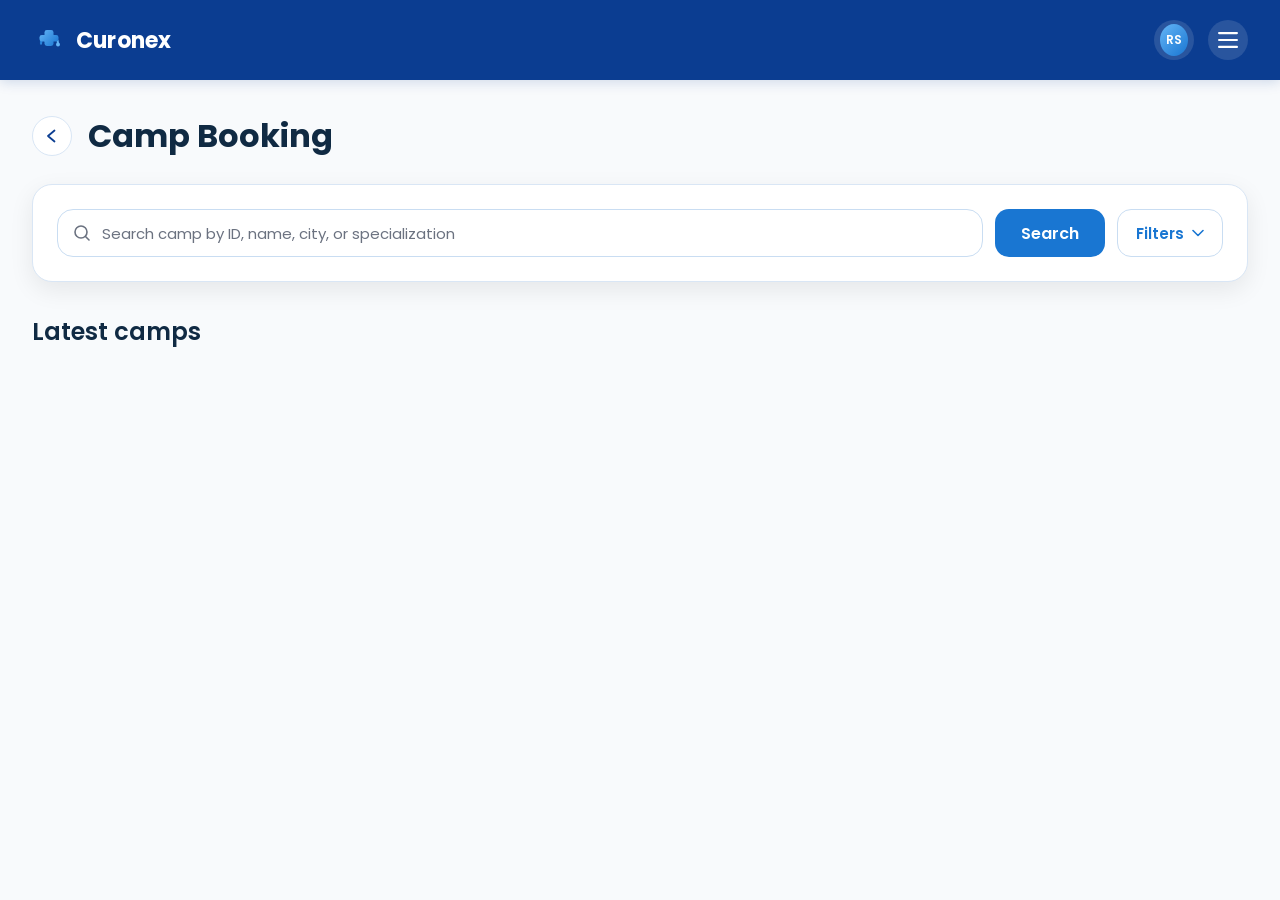
==== index.html @ 29712fce "Add files via upload" ====
<!DOCTYPE html>
<html lang="en">
<head>
<meta charset="UTF-8">
<meta name="viewport" content="width=device-width, initial-scale=1.0">
<title>Curonex | Camp Booking</title>
<link rel="preconnect" href="https://fonts.googleapis.com">
<link href="https://fonts.googleapis.com/css2?family=Poppins:wght@300;400;500;600;700&display=swap" rel="stylesheet">
<link rel="stylesheet" href="style.css">
</head>
<body>

<!-- ============ TOP NAVBAR ============ -->
<header class="navbar">
  <div class="navbar-inner">
    <div class="navbar-left">
      <a class="logo" href="#" aria-label="Curonex home">
        <svg width="34" height="34" viewBox="0 0 34 34" fill="none" xmlns="http://www.w3.org/2000/svg">
          <path d="M9 20.5C9 15.8056 12.8056 12 17.5 12C22.1944 12 26 15.8056 26 20.5" stroke="url(#logoGrad)" stroke-width="2.1" stroke-linecap="round"/>
          <path d="M9 20.5V16.2C9 15.0954 9.89543 14.2 11 14.2C12.1046 14.2 13 15.0954 13 16.2V17.6" stroke="url(#logoGrad)" stroke-width="2.1" stroke-linecap="round"/>
          <circle cx="26" cy="21.5" r="2" fill="#64B5F6"/>
          <rect x="12.5" y="7" width="9" height="16" rx="2.4" fill="url(#logoCross)"/>
          <rect x="7.5" y="12" width="19" height="6.5" rx="2.4" fill="url(#logoCross)"/>
          <defs>
            <linearGradient id="logoGrad" x1="9" y1="12" x2="26" y2="20.5" gradientUnits="userSpaceOnUse">
              <stop stop-color="#1976D2"/><stop offset="1" stop-color="#64B5F6"/>
            </linearGradient>
            <linearGradient id="logoCross" x1="7.5" y1="7" x2="26" y2="23" gradientUnits="userSpaceOnUse">
              <stop stop-color="#64B5F6"/><stop offset="1" stop-color="#1976D2"/>
            </linearGradient>
          </defs>
        </svg>
        <span class="logo-text">Curonex</span>
      </a>
    </div>

    <div class="navbar-right">
      <button class="icon-btn profile-btn" id="profileBtn" aria-label="Profile" aria-haspopup="true">
        <span class="avatar">RS</span>
      </button>

      <div class="menu-wrapper">
        <button class="icon-btn menu-btn" id="menuBtn" aria-label="Open menu" aria-haspopup="true" aria-expanded="false">
          <svg width="20" height="16" viewBox="0 0 20 16" fill="none">
            <rect width="20" height="2.2" rx="1.1" fill="#FFFFFF"/>
            <rect y="6.9" width="20" height="2.2" rx="1.1" fill="#FFFFFF"/>
            <rect y="13.8" width="20" height="2.2" rx="1.1" fill="#FFFFFF"/>
          </svg>
        </button>
        <div class="dropdown-menu" id="dropdownMenu">
          <button class="dropdown-item logout-item" id="logoutBtn">
            <svg width="16" height="16" viewBox="0 0 16 16" fill="none">
              <path d="M6 2H3.5C2.67 2 2 2.67 2 3.5V12.5C2 13.33 2.67 14 3.5 14H6" stroke="#D32F2F" stroke-width="1.4" stroke-linecap="round"/>
              <path d="M10.5 11L14 8L10.5 5" stroke="#D32F2F" stroke-width="1.4" stroke-linecap="round" stroke-linejoin="round"/>
              <path d="M14 8H6" stroke="#D32F2F" stroke-width="1.4" stroke-linecap="round"/>
            </svg>
            Logout
          </button>
        </div>
      </div>
    </div>
  </div>
</header>

<!-- ============ MAIN ============ -->
<main class="main-container">

  <!-- Page heading row -->
  <div class="page-header">
    <button class="back-btn" id="backBtn" aria-label="Go back">
      <svg width="20" height="20" viewBox="0 0 20 20" fill="none">
        <path d="M12.5 4.5L6 10L12.5 15.5" stroke="#0B3D91" stroke-width="1.8" stroke-linecap="round" stroke-linejoin="round"/>
      </svg>
    </button>
    <h1 class="page-title">Camp Booking</h1>
  </div>

  <!-- Search card -->
  <section class="search-card">
    <div class="search-row">
      <div class="search-input-wrap">
        <svg class="search-icon" width="18" height="18" viewBox="0 0 18 18" fill="none">
          <circle cx="8" cy="8" r="6" stroke="#6B7280" stroke-width="1.6"/>
          <path d="M12.5 12.5L16 16" stroke="#6B7280" stroke-width="1.6" stroke-linecap="round"/>
        </svg>
        <input type="text" id="searchInput" class="search-input" placeholder="Search camp by ID, name, city, or specialization">
      </div>
      <button class="btn btn-primary" id="searchBtn">Search</button>
      <button class="filter-toggle" id="filterToggle" type="button" aria-expanded="false">
        Filters
        <svg width="12" height="8" viewBox="0 0 12 8" fill="none" id="filterChevron">
          <path d="M1 1.5L6 6.5L11 1.5" stroke="#1976D2" stroke-width="1.6" stroke-linecap="round" stroke-linejoin="round"/>
        </svg>
      </button>
    </div>

    <!-- Advanced filters (collapsible) -->
    <div class="filters-panel" id="filtersPanel">
      <div class="form-group">
        <label for="specializationFilter">Specialization</label>
        <select id="specializationFilter" class="select-input">
          <option value="">All specializations</option>
          <option>General Medicine</option>
          <option>Cardiology</option>
          <option>Dermatology</option>
          <option>Pediatrics</option>
          <option>Orthopedics</option>
          <option>Ophthalmology</option>
          <option>Dental</option>
        </select>
      </div>

      <div class="form-group">
        <label for="cityFilter">City</label>
        <input type="text" id="cityFilter" class="text-input" placeholder="Enter city">
      </div>

      <div class="form-group">
        <label class="checkbox-label">
          <input type="checkbox" id="radiusToggle">
          Limit to search radius
        </label>
        <div class="radius-field" id="radiusField">
          <label for="radiusInput">
            Search radius (km) <span class="required">*</span>
          </label>
          <input type="number" id="radiusInput" class="text-input" placeholder="e.g. 10" min="0" step="0.5" disabled>
          <p class="error-text" id="radiusError">Enter a valid search radius</p>
        </div>
      </div>

      <div class="filters-actions">
        <button class="btn btn-secondary" id="clearFiltersBtn" type="button">Clear filters</button>
        <button class="btn btn-primary" id="applyFiltersBtn" type="button">Apply filters</button>
      </div>
    </div>
  </section>

  <!-- Results -->
  <section class="results-section">
    <div class="results-heading-row">
      <h2 class="section-heading" id="resultsHeading">Latest camps</h2>
      <span class="results-count" id="resultsCount"></span>
    </div>

    <div class="camp-grid" id="campGrid"></div>

    <div class="empty-state" id="emptyState" hidden>
      <svg width="64" height="64" viewBox="0 0 64 64" fill="none">
        <circle cx="28" cy="28" r="18" stroke="#C9DDF2" stroke-width="3"/>
        <path d="M41 41L54 54" stroke="#C9DDF2" stroke-width="3" stroke-linecap="round"/>
        <path d="M22 28H34" stroke="#C9DDF2" stroke-width="3" stroke-linecap="round"/>
      </svg>
      <h3>No camp found</h3>
      <p>Try a different camp ID, name, city, or specialization.</p>
    </div>

    <!-- Pagination -->
    <nav class="pagination" id="pagination" aria-label="Camp results pages"></nav>
  </section>
</main>

<script src="script.js"></script>
</body>
</html>
---- style.css ----
/* ==========================================================
   CURONEX UI DESIGN SYSTEM v1.0 — tokens
   ========================================================== */
:root{
  /* colors */
  --brand:#0B3D91;
  --btn-primary:#1976D2;
  --btn-hover:#1565C0;
  --selected-bg:#E3F2FD;
  --page-bg:#F8FAFC;
  --card-bg:#FFFFFF;
  --border:#D9E6F5;
  --input-border:#C9DDF2;
  --icon-text:#0B3D91;
  --heading-text:#102A43;
  --body-text:#4B5563;
  --secondary-text:#6B7280;
  --link-accent:#1976D2;
  --rating-bg:#E8F4FD;
  --rating-text:#1976D2;
  --success:#2E7D32;
  --success-bg:#E8F5E9;
  --error:#D32F2F;
  --error-bg:#FFEBEE;
  --slot-disabled-bg:rgba(180,180,180,0.35);
  --slot-selected-bg:#64B5F6;
  --card-hover-bg:#F2F8FE;

  /* radii */
  --r-btn:14px;
  --r-card:20px;
  --r-input:16px;
  --r-hospital-card:18px;
  --r-chip:10px;

  /* shadows */
  --shadow-card:0 8px 24px rgba(0,0,0,0.08);
  --shadow-card-hover:0 12px 30px rgba(0,0,0,0.12);

  /* layout */
  --navbar-h:80px;
  --content-padding:32px;
  --container-max:1440px;
}

*{box-sizing:border-box;}
html,body{margin:0;padding:0;}
body{
  font-family:'Poppins',sans-serif;
  background:var(--page-bg);
  color:var(--body-text);
  -webkit-font-smoothing:antialiased;
}
h1,h2,h3{margin:0;color:var(--heading-text);}
button{font-family:inherit;cursor:pointer;}
input,select{font-family:inherit;}

/* ==========================================================
   NAVBAR
   ========================================================== */
.navbar{
  height:var(--navbar-h);
  background:var(--brand);
  position:sticky;
  top:0;
  z-index:100;
  box-shadow:0 2px 12px rgba(11,61,145,0.18);
}
.navbar-inner{
  max-width:var(--container-max);
  margin:0 auto;
  height:100%;
  padding:0 var(--content-padding);
  display:flex;
  align-items:center;
  justify-content:space-between;
}
.logo{
  display:flex;
  align-items:center;
  gap:10px;
  text-decoration:none;
}
.logo-text{
  font-weight:700;
  font-size:22px;
  color:#FFFFFF;
  letter-spacing:0.2px;
}
.navbar-right{
  display:flex;
  align-items:center;
  gap:14px;
}
.icon-btn{
  background:rgba(255,255,255,0.12);
  border:none;
  border-radius:50%;
  width:40px;
  height:40px;
  display:flex;
  align-items:center;
  justify-content:center;
  transition:background .18s ease;
}
.icon-btn:hover{background:rgba(255,255,255,0.22);}
.avatar{
  width:32px;
  height:32px;
  border-radius:50%;
  background:linear-gradient(135deg,#64B5F6,#1976D2);
  color:#fff;
  font-size:12px;
  font-weight:600;
  display:flex;
  align-items:center;
  justify-content:center;
}
.menu-wrapper{position:relative;}
.dropdown-menu{
  position:absolute;
  top:52px;
  right:0;
  background:var(--card-bg);
  border-radius:var(--r-input);
  box-shadow:var(--shadow-card-hover);
  min-width:160px;
  padding:8px;
  opacity:0;
  visibility:hidden;
  transform:translateY(-6px);
  transition:opacity .16s ease, transform .16s ease, visibility .16s;
}
.dropdown-menu.open{
  opacity:1;
  visibility:visible;
  transform:translateY(0);
}
.dropdown-item{
  width:100%;
  display:flex;
  align-items:center;
  gap:10px;
  background:none;
  border:none;
  padding:10px 12px;
  border-radius:10px;
  font-size:14px;
  font-weight:500;
  color:var(--error);
  text-align:left;
}
.dropdown-item:hover{background:var(--error-bg);}

/* ==========================================================
   MAIN CONTAINER
   ========================================================== */
.main-container{
  max-width:var(--container-max);
  margin:0 auto;
  padding:var(--content-padding);
}

.page-header{
  display:flex;
  align-items:center;
  gap:16px;
  margin-bottom:24px;
}
.back-btn{
  width:40px;
  height:40px;
  border-radius:50%;
  border:1px solid var(--border);
  background:var(--card-bg);
  display:flex;
  align-items:center;
  justify-content:center;
  flex-shrink:0;
  transition:background .16s ease, box-shadow .16s ease;
}
.back-btn:hover{background:var(--selected-bg); box-shadow:var(--shadow-card);}
.page-title{
  font-size:32px;
  font-weight:700;
}

/* ==========================================================
   SEARCH CARD
   ========================================================== */
.search-card{
  background:var(--card-bg);
  border:1px solid var(--border);
  border-radius:var(--r-card);
  box-shadow:var(--shadow-card);
  padding:24px;
  margin-bottom:32px;
}
.search-row{
  display:flex;
  gap:12px;
  align-items:center;
}
.search-input-wrap{
  position:relative;
  flex:1;
}
.search-icon{
  position:absolute;
  left:16px;
  top:50%;
  transform:translateY(-50%);
}
.search-input{
  width:100%;
  height:48px;
  border:1px solid var(--input-border);
  border-radius:var(--r-input);
  background:var(--card-bg);
  padding:0 16px 0 44px;
  font-size:15px;
  color:var(--heading-text);
  outline:none;
  transition:border-color .16s ease, box-shadow .16s ease;
}
.search-input::placeholder{color:var(--secondary-text);}
.search-input:focus{
  border-color:var(--btn-primary);
  box-shadow:0 0 0 3px var(--selected-bg);
}

.btn{
  height:48px;
  padding:0 26px;
  border-radius:var(--r-btn);
  font-size:16px;
  font-weight:600;
  border:none;
  white-space:nowrap;
  transition:background .16s ease, transform .05s ease;
}
.btn:active{transform:translateY(1px);}
.btn-primary{background:var(--btn-primary); color:#fff;}
.btn-primary:hover{background:var(--btn-hover);}
.btn-secondary{background:#fff; color:var(--btn-primary); border:1px solid var(--btn-primary);}
.btn-secondary:hover{background:var(--selected-bg);}

.filter-toggle{
  height:48px;
  padding:0 18px;
  border-radius:var(--r-btn);
  border:1px solid var(--input-border);
  background:#fff;
  color:var(--link-accent);
  font-size:15px;
  font-weight:600;
  display:flex;
  align-items:center;
  gap:8px;
}
.filter-toggle:hover{background:var(--selected-bg);}
#filterChevron{transition:transform .18s ease;}
.filter-toggle[aria-expanded="true"] #filterChevron{transform:rotate(180deg);}

/* filters panel */
.filters-panel{
  display:none;
  grid-template-columns:repeat(auto-fit,minmax(200px,1fr));
  gap:20px;
  margin-top:22px;
  padding-top:22px;
  border-top:1px solid var(--border);
}
.filters-panel.open{display:grid;}

.form-group{display:flex; flex-direction:column; gap:8px;}
.form-group label{
  font-size:13px;
  font-weight:600;
  color:var(--heading-text);
}
.required{color:var(--error); font-weight:700;}

.text-input,.select-input{
  height:44px;
  border:1px solid var(--input-border);
  border-radius:var(--r-input);
  padding:0 14px;
  font-size:14px;
  color:var(--heading-text);
  background:#fff;
  outline:none;
  transition:border-color .16s ease, box-shadow .16s ease, background .16s ease;
}
.text-input:focus,.select-input:focus{
  border-color:var(--btn-primary);
  box-shadow:0 0 0 3px var(--selected-bg);
}
.text-input:disabled{background:#F5F7FA; color:var(--secondary-text); cursor:not-allowed;}

.checkbox-label{
  display:flex;
  align-items:center;
  gap:8px;
  font-size:13px;
  font-weight:600;
  color:var(--heading-text);
  cursor:pointer;
}
.checkbox-label input{width:16px; height:16px; accent-color:var(--btn-primary);}

.radius-field{
  margin-top:10px;
  display:flex;
  flex-direction:column;
  gap:6px;
}
.error-text{
  display:none;
  font-size:12px;
  color:var(--error);
  margin:0;
}

/* --- mandatory field invalid state ---
   Applied via JS: .form-group.invalid on the wrapper.
   Border + label + asterisk turn red; input placeholder cue too.
   Clears automatically once the field is focused / edited. */
.form-group.invalid .text-input,
.form-group.invalid .select-input{
  border-color:var(--error);
  background:var(--error-bg);
}
.form-group.invalid label{color:var(--error);}
.form-group.invalid .error-text{display:block;}

.filters-actions{
  grid-column:1/-1;
  display:flex;
  justify-content:flex-end;
  gap:12px;
  margin-top:4px;
}

/* ==========================================================
   RESULTS
   ========================================================== */
.results-heading-row{
  display:flex;
  align-items:baseline;
  justify-content:space-between;
  margin-bottom:18px;
}
.section-heading{font-size:24px; font-weight:600;}
.results-count{font-size:14px; color:var(--secondary-text);}

.camp-grid{
  display:grid;
  grid-template-columns:repeat(auto-fill,minmax(300px,1fr));
  gap:20px;
}

.camp-card{
  background:var(--card-bg);
  border:1px solid var(--border);
  border-radius:var(--r-hospital-card);
  padding:22px;
  box-shadow:var(--shadow-card);
  display:flex;
  flex-direction:column;
  gap:12px;
  transition:box-shadow .18s ease, background .18s ease, transform .12s ease;
}
.camp-card:hover{
  box-shadow:var(--shadow-card-hover);
  background:var(--card-hover-bg);
  transform:translateY(-2px);
}
.camp-card-top{
  display:flex;
  align-items:flex-start;
  justify-content:space-between;
  gap:10px;
}
.camp-id{
  font-size:12px;
  font-weight:600;
  color:var(--link-accent);
  background:var(--rating-bg);
  padding:4px 10px;
  border-radius:var(--r-chip);
}
.camp-badge{
  font-size:12px;
  font-weight:600;
  padding:4px 10px;
  border-radius:var(--r-chip);
  background:var(--success-bg);
  color:var(--success);
  white-space:nowrap;
}
.camp-name{font-size:19px; font-weight:600;}
.camp-meta{
  display:flex;
  flex-direction:column;
  gap:6px;
  font-size:13.5px;
  color:var(--body-text);
}
.camp-meta-row{display:flex; align-items:center; gap:8px;}
.camp-meta-row svg{flex-shrink:0;}
.camp-card-footer{
  display:flex;
  align-items:center;
  justify-content:space-between;
  margin-top:6px;
}
.slots-left{font-size:12.5px; color:var(--secondary-text);}
.book-btn{
  height:40px;
  padding:0 22px;
  font-size:14px;
}

/* skeleton */
.camp-card.skeleton{
  pointer-events:none;
}
.skeleton-line{
  height:12px;
  border-radius:6px;
  background:linear-gradient(90deg,#EEF3FA 25%,#F7FAFD 37%,#EEF3FA 63%);
  background-size:400% 100%;
  animation:shimmer 1.4s ease infinite;
}
@keyframes shimmer{0%{background-position:100% 0;}100%{background-position:0 0;}}

/* empty state */
.empty-state{
  text-align:center;
  padding:64px 20px;
  color:var(--secondary-text);
}
.empty-state h3{
  margin:16px 0 6px;
  font-size:18px;
  color:var(--heading-text);
}
.empty-state p{margin:0; font-size:14px;}

/* ==========================================================
   PAGINATION (Google-style)
   ========================================================== */
.pagination{
  display:flex;
  align-items:center;
  justify-content:center;
  gap:6px;
  margin-top:36px;
  flex-wrap:wrap;
}
.page-btn{
  min-width:36px;
  height:36px;
  padding:0 10px;
  border-radius:10px;
  border:1px solid transparent;
  background:transparent;
  font-size:14px;
  font-weight:600;
  color:var(--link-accent);
}
.page-btn:hover{background:var(--selected-bg);}
.page-btn.active{
  background:var(--btn-primary);
  color:#fff;
}
.page-btn:disabled{
  color:var(--secondary-text);
  cursor:not-allowed;
  background:none;
}
.page-ellipsis{
  color:var(--secondary-text);
  padding:0 4px;
  font-size:14px;
}

/* ==========================================================
   RESPONSIVE
   ========================================================== */
@media (max-width:640px){
  .navbar-inner{padding:0 16px;}
  .logo-text{display:none;}
  .main-container{padding:16px;}
  .page-title{font-size:24px;}
  .search-row{flex-wrap:wrap;}
  .search-input-wrap{flex-basis:100%;}
  .btn,.filter-toggle{flex:1;}
  .camp-grid{grid-template-columns:1fr;}
}
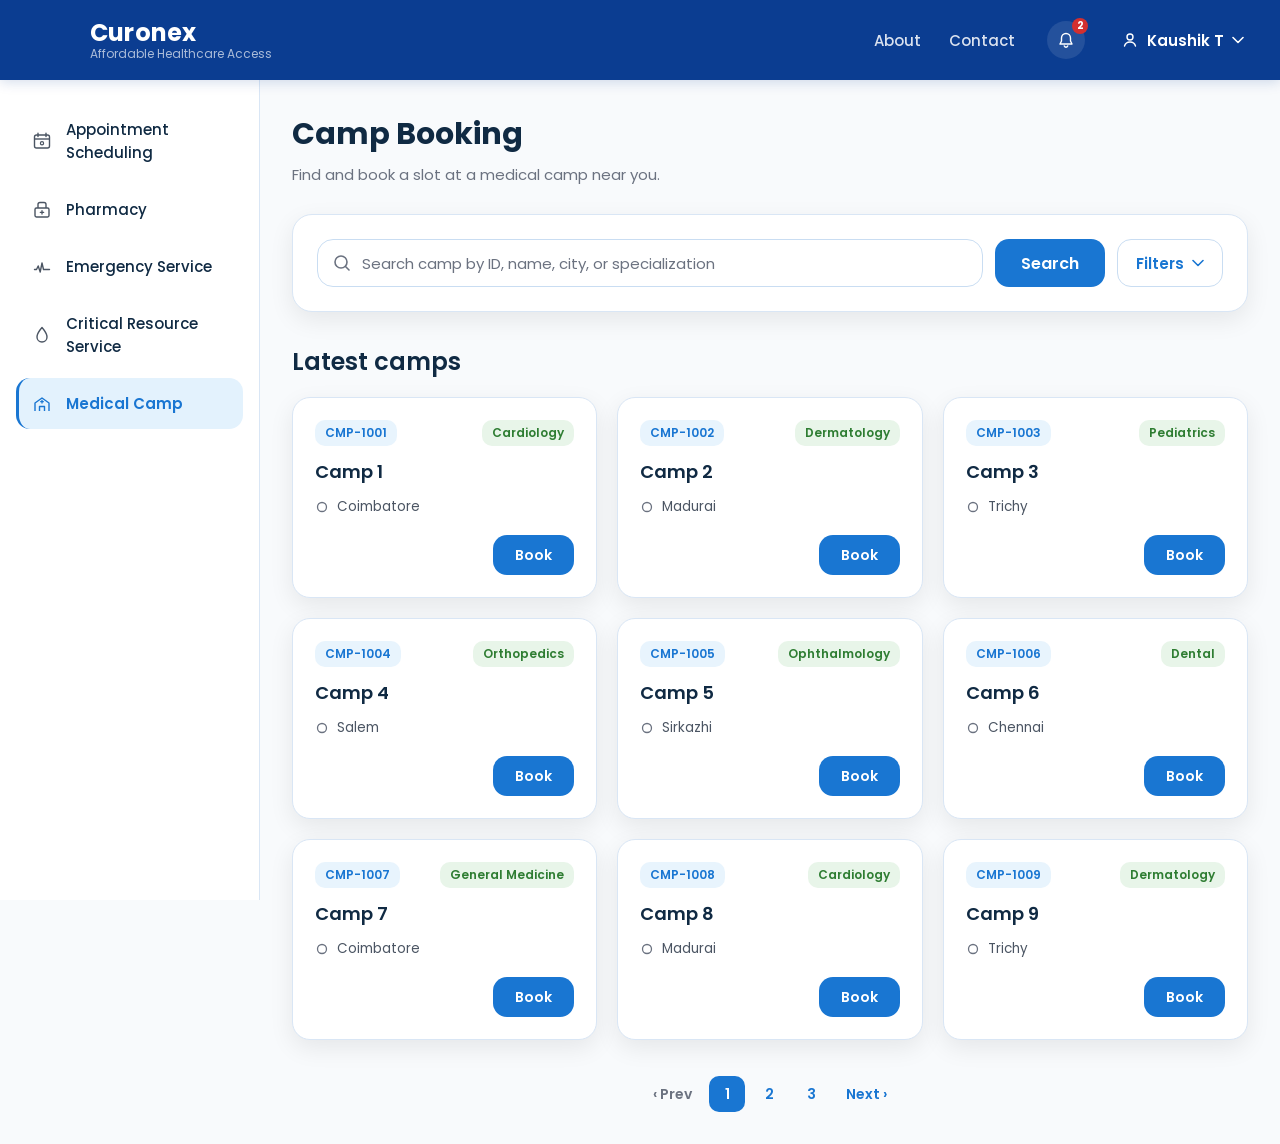
==== commit a6ef6f1d: "Add files via upload" ====
--- a/index.html
+++ b/index.html
@@ -2,7 +2,6 @@
 <html lang="en">
 <head>
 <meta charset="UTF-8">
-<meta name="viewport" content="width=device-width, initial-scale=1.0">
 <title>Curonex | Camp Booking</title>
 <link rel="preconnect" href="https://fonts.googleapis.com">
 <link href="https://fonts.googleapis.com/css2?family=Poppins:wght@300;400;500;600;700&display=swap" rel="stylesheet">
@@ -10,155 +9,179 @@
 </head>
 <body>
 
-<!-- ============ TOP NAVBAR ============ -->
+<!-- ==========================================================
+     STATIC — TOP NAVBAR (copy as-is onto every page)
+     ========================================================== -->
 <header class="navbar">
-  <div class="navbar-inner">
-    <div class="navbar-left">
-      <a class="logo" href="#" aria-label="Curonex home">
-        <svg width="34" height="34" viewBox="0 0 34 34" fill="none" xmlns="http://www.w3.org/2000/svg">
-          <path d="M9 20.5C9 15.8056 12.8056 12 17.5 12C22.1944 12 26 15.8056 26 20.5" stroke="url(#logoGrad)" stroke-width="2.1" stroke-linecap="round"/>
-          <path d="M9 20.5V16.2C9 15.0954 9.89543 14.2 11 14.2C12.1046 14.2 13 15.0954 13 16.2V17.6" stroke="url(#logoGrad)" stroke-width="2.1" stroke-linecap="round"/>
-          <circle cx="26" cy="21.5" r="2" fill="#64B5F6"/>
-          <rect x="12.5" y="7" width="9" height="16" rx="2.4" fill="url(#logoCross)"/>
-          <rect x="7.5" y="12" width="19" height="6.5" rx="2.4" fill="url(#logoCross)"/>
-          <defs>
-            <linearGradient id="logoGrad" x1="9" y1="12" x2="26" y2="20.5" gradientUnits="userSpaceOnUse">
-              <stop stop-color="#1976D2"/><stop offset="1" stop-color="#64B5F6"/>
-            </linearGradient>
-            <linearGradient id="logoCross" x1="7.5" y1="7" x2="26" y2="23" gradientUnits="userSpaceOnUse">
-              <stop stop-color="#64B5F6"/><stop offset="1" stop-color="#1976D2"/>
-            </linearGradient>
-          </defs>
+  <div class="navbar-brand">
+    <div class="logo-slot">
+      <!-- Drop your PNG path here — it will scale to fit this 44x44 slot -->
+      <img src="curonex-logo.png" alt="Curonex logo" onerror="this.style.display='none'">
+    </div>
+    <div class="brand-text-group">
+      <span class="brand-title">Curonex</span>
+      <span class="brand-tagline">Affordable Healthcare Access</span>
+    </div>
+  </div>
+
+  <div class="navbar-right">
+    <nav class="nav-links">
+      <a class="nav-link" href="#">About</a>
+      <a class="nav-link" href="#">Contact</a>
+    </nav>
+
+    <button class="icon-btn-round" aria-label="Notifications">
+      <svg width="18" height="18" viewBox="0 0 18 18" fill="none">
+        <path d="M9 2.5C6.5 2.5 4.5 4.5 4.5 7V10L3 13H15L13.5 10V7C13.5 4.5 11.5 2.5 9 2.5Z" stroke="#FFFFFF" stroke-width="1.4" stroke-linejoin="round"/>
+        <path d="M7.3 15C7.6 15.7 8.25 16.2 9 16.2C9.75 16.2 10.4 15.7 10.7 15" stroke="#FFFFFF" stroke-width="1.4" stroke-linecap="round"/>
+      </svg>
+      <span class="badge">2</span>
+    </button>
+
+    <div class="user-menu">
+      <button class="user-trigger" id="userTrigger" aria-haspopup="true" aria-expanded="false">
+        <svg width="18" height="18" viewBox="0 0 18 18" fill="none">
+          <circle cx="9" cy="6" r="3" stroke="#FFFFFF" stroke-width="1.4"/>
+          <path d="M3.5 15C4.3 12.3 6.4 11 9 11C11.6 11 13.7 12.3 14.5 15" stroke="#FFFFFF" stroke-width="1.4" stroke-linecap="round"/>
         </svg>
-        <span class="logo-text">Curonex</span>
-      </a>
-    </div>
-
-    <div class="navbar-right">
-      <button class="icon-btn profile-btn" id="profileBtn" aria-label="Profile" aria-haspopup="true">
-        <span class="avatar">RS</span>
+        Kaushik T
+        <svg class="chevron" width="12" height="8" viewBox="0 0 12 8" fill="none">
+          <path d="M1 1.5L6 6.5L11 1.5" stroke="#FFFFFF" stroke-width="1.6" stroke-linecap="round" stroke-linejoin="round"/>
+        </svg>
       </button>
-
-      <div class="menu-wrapper">
-        <button class="icon-btn menu-btn" id="menuBtn" aria-label="Open menu" aria-haspopup="true" aria-expanded="false">
-          <svg width="20" height="16" viewBox="0 0 20 16" fill="none">
-            <rect width="20" height="2.2" rx="1.1" fill="#FFFFFF"/>
-            <rect y="6.9" width="20" height="2.2" rx="1.1" fill="#FFFFFF"/>
-            <rect y="13.8" width="20" height="2.2" rx="1.1" fill="#FFFFFF"/>
-          </svg>
-        </button>
-        <div class="dropdown-menu" id="dropdownMenu">
-          <button class="dropdown-item logout-item" id="logoutBtn">
-            <svg width="16" height="16" viewBox="0 0 16 16" fill="none">
-              <path d="M6 2H3.5C2.67 2 2 2.67 2 3.5V12.5C2 13.33 2.67 14 3.5 14H6" stroke="#D32F2F" stroke-width="1.4" stroke-linecap="round"/>
-              <path d="M10.5 11L14 8L10.5 5" stroke="#D32F2F" stroke-width="1.4" stroke-linecap="round" stroke-linejoin="round"/>
-              <path d="M14 8H6" stroke="#D32F2F" stroke-width="1.4" stroke-linecap="round"/>
-            </svg>
-            Logout
-          </button>
-        </div>
+      <div class="user-dropdown" id="userDropdown">
+        <button class="dropdown-item">My Profile</button>
+        <button class="dropdown-item">Settings</button>
+        <button class="dropdown-item logout" id="logoutBtn">Logout</button>
       </div>
     </div>
   </div>
 </header>
 
-<!-- ============ MAIN ============ -->
-<main class="main-container">
+<div class="app-layout">
 
-  <!-- Page heading row -->
-  <div class="page-header">
-    <button class="back-btn" id="backBtn" aria-label="Go back">
-      <svg width="20" height="20" viewBox="0 0 20 20" fill="none">
-        <path d="M12.5 4.5L6 10L12.5 15.5" stroke="#0B3D91" stroke-width="1.8" stroke-linecap="round" stroke-linejoin="round"/>
-      </svg>
-    </button>
+  <!-- ==========================================================
+       STATIC — LEFT SIDEBAR (copy as-is onto every page,
+       just move the "active" class to the current page's link)
+       ========================================================== -->
+  <aside class="sidebar">
+    <nav class="sidebar-nav">
+      <a class="sidebar-link" href="#">
+        <svg width="20" height="20" viewBox="0 0 20 20" fill="none">
+          <rect x="2.5" y="4" width="15" height="13" rx="2" stroke="#4B5563" stroke-width="1.4"/>
+          <path d="M2.5 8H17.5" stroke="#4B5563" stroke-width="1.4"/>
+          <path d="M6 2.3V5.5M14 2.3V5.5" stroke="#4B5563" stroke-width="1.4" stroke-linecap="round"/>
+          <circle cx="10" cy="12.3" r="1.6" stroke="#4B5563" stroke-width="1.2"/>
+        </svg>
+        Appointment Scheduling
+      </a>
+      <a class="sidebar-link" href="#">
+        <svg width="20" height="20" viewBox="0 0 20 20" fill="none">
+          <rect x="3" y="8" width="14" height="9" rx="1.4" stroke="#4B5563" stroke-width="1.4"/>
+          <path d="M6 8V4.5C6 3.4 6.9 2.5 8 2.5H12C13.1 2.5 14 3.4 14 4.5V8" stroke="#4B5563" stroke-width="1.4"/>
+          <path d="M8.3 12.3H11.7M10 10.7V14" stroke="#4B5563" stroke-width="1.3" stroke-linecap="round"/>
+        </svg>
+        Pharmacy
+      </a>
+      <a class="sidebar-link" href="#">
+        <svg width="20" height="20" viewBox="0 0 20 20" fill="none">
+          <path d="M2.5 12.5H4.5L6.2 9L8.2 15L10 6L11.5 12.5H17.5" stroke="#4B5563" stroke-width="1.4" stroke-linecap="round" stroke-linejoin="round"/>
+        </svg>
+        Emergency Service
+      </a>
+      <a class="sidebar-link" href="#">
+        <svg width="20" height="20" viewBox="0 0 20 20" fill="none">
+          <path d="M10 2.5C10 2.5 5 8.3 5 12C5 14.8 7.2 17 10 17C12.8 17 15 14.8 15 12C15 8.3 10 2.5 10 2.5Z" stroke="#4B5563" stroke-width="1.4" stroke-linejoin="round"/>
+        </svg>
+        Critical Resource Service
+      </a>
+      <a class="sidebar-link active" href="#">
+        <svg width="20" height="20" viewBox="0 0 20 20" fill="none">
+          <path d="M3 17V9L10 4L17 9V17" stroke="#1976D2" stroke-width="1.4" stroke-linejoin="round"/>
+          <path d="M7.5 17V12.5H12.5V17" stroke="#1976D2" stroke-width="1.4" stroke-linejoin="round"/>
+          <path d="M10 6.5V9M8.7 7.7H11.3" stroke="#1976D2" stroke-width="1.3" stroke-linecap="round"/>
+        </svg>
+        Medical Camp
+      </a>
+    </nav>
+  </aside>
+
+  <!-- ==========================================================
+       PAGE BODY — Camp Booking content only. This is the part
+       that changes from page to page; navbar + sidebar above
+       stay identical everywhere.
+       ========================================================== -->
+  <main class="page-content">
     <h1 class="page-title">Camp Booking</h1>
-  </div>
+    <p class="page-subtitle">Find and book a slot at a medical camp near you.</p>
 
-  <!-- Search card -->
-  <section class="search-card">
-    <div class="search-row">
-      <div class="search-input-wrap">
-        <svg class="search-icon" width="18" height="18" viewBox="0 0 18 18" fill="none">
-          <circle cx="8" cy="8" r="6" stroke="#6B7280" stroke-width="1.6"/>
-          <path d="M12.5 12.5L16 16" stroke="#6B7280" stroke-width="1.6" stroke-linecap="round"/>
-        </svg>
-        <input type="text" id="searchInput" class="search-input" placeholder="Search camp by ID, name, city, or specialization">
-      </div>
-      <button class="btn btn-primary" id="searchBtn">Search</button>
-      <button class="filter-toggle" id="filterToggle" type="button" aria-expanded="false">
-        Filters
-        <svg width="12" height="8" viewBox="0 0 12 8" fill="none" id="filterChevron">
-          <path d="M1 1.5L6 6.5L11 1.5" stroke="#1976D2" stroke-width="1.6" stroke-linecap="round" stroke-linejoin="round"/>
-        </svg>
-      </button>
-    </div>
-
-    <!-- Advanced filters (collapsible) -->
-    <div class="filters-panel" id="filtersPanel">
-      <div class="form-group">
-        <label for="specializationFilter">Specialization</label>
-        <select id="specializationFilter" class="select-input">
-          <option value="">All specializations</option>
-          <option>General Medicine</option>
-          <option>Cardiology</option>
-          <option>Dermatology</option>
-          <option>Pediatrics</option>
-          <option>Orthopedics</option>
-          <option>Ophthalmology</option>
-          <option>Dental</option>
-        </select>
+    <section class="search-card">
+      <div class="search-row">
+        <div class="search-input-wrap">
+          <svg class="search-icon" width="18" height="18" viewBox="0 0 18 18" fill="none">
+            <circle cx="8" cy="8" r="6" stroke="#6B7280" stroke-width="1.6"/>
+            <path d="M12.5 12.5L16 16" stroke="#6B7280" stroke-width="1.6" stroke-linecap="round"/>
+          </svg>
+          <input type="text" id="searchInput" class="search-input" placeholder="Search camp by ID, name, city, or specialization">
+        </div>
+        <button class="btn btn-primary" id="searchBtn">Search</button>
+        <button class="filter-toggle" id="filterToggle" type="button" aria-expanded="false">
+          Filters
+          <svg width="12" height="8" viewBox="0 0 12 8" fill="none" id="filterChevron">
+            <path d="M1 1.5L6 6.5L11 1.5" stroke="#1976D2" stroke-width="1.6" stroke-linecap="round" stroke-linejoin="round"/>
+          </svg>
+        </button>
       </div>
 
-      <div class="form-group">
-        <label for="cityFilter">City</label>
-        <input type="text" id="cityFilter" class="text-input" placeholder="Enter city">
+      <!-- Advanced filters (radius filter removed) -->
+      <div class="filters-panel" id="filtersPanel">
+        <div class="form-group">
+          <label for="specializationFilter">Specialization</label>
+          <select id="specializationFilter" class="select-input">
+            <option value="">All specializations</option>
+            <option>General Medicine</option>
+            <option>Cardiology</option>
+            <option>Dermatology</option>
+            <option>Pediatrics</option>
+            <option>Orthopedics</option>
+            <option>Ophthalmology</option>
+            <option>Dental</option>
+          </select>
+        </div>
+
+        <div class="form-group">
+          <label for="cityFilter">City</label>
+          <input type="text" id="cityFilter" class="text-input" placeholder="Enter city">
+        </div>
+
+        <div class="filters-actions">
+          <button class="btn btn-secondary" id="clearFiltersBtn" type="button">Clear filters</button>
+          <button class="btn btn-primary" id="applyFiltersBtn" type="button">Apply filters</button>
+        </div>
+      </div>
+    </section>
+
+    <section class="results-section">
+      <div class="results-heading-row">
+        <h2 class="section-heading" id="resultsHeading">Latest camps</h2>
       </div>
 
-      <div class="form-group">
-        <label class="checkbox-label">
-          <input type="checkbox" id="radiusToggle">
-          Limit to search radius
-        </label>
-        <div class="radius-field" id="radiusField">
-          <label for="radiusInput">
-            Search radius (km) <span class="required">*</span>
-          </label>
-          <input type="number" id="radiusInput" class="text-input" placeholder="e.g. 10" min="0" step="0.5" disabled>
-          <p class="error-text" id="radiusError">Enter a valid search radius</p>
-        </div>
+      <div class="camp-grid" id="campGrid"></div>
+
+      <div class="empty-state" id="emptyState" hidden>
+        <svg width="64" height="64" viewBox="0 0 64 64" fill="none">
+          <circle cx="28" cy="28" r="18" stroke="#C9DDF2" stroke-width="3"/>
+          <path d="M41 41L54 54" stroke="#C9DDF2" stroke-width="3" stroke-linecap="round"/>
+          <path d="M22 28H34" stroke="#C9DDF2" stroke-width="3" stroke-linecap="round"/>
+        </svg>
+        <h3>No camp found</h3>
+        <p>Try a different camp ID, name, city, or specialization.</p>
       </div>
 
-      <div class="filters-actions">
-        <button class="btn btn-secondary" id="clearFiltersBtn" type="button">Clear filters</button>
-        <button class="btn btn-primary" id="applyFiltersBtn" type="button">Apply filters</button>
-      </div>
-    </div>
-  </section>
-
-  <!-- Results -->
-  <section class="results-section">
-    <div class="results-heading-row">
-      <h2 class="section-heading" id="resultsHeading">Latest camps</h2>
-      <span class="results-count" id="resultsCount"></span>
-    </div>
-
-    <div class="camp-grid" id="campGrid"></div>
-
-    <div class="empty-state" id="emptyState" hidden>
-      <svg width="64" height="64" viewBox="0 0 64 64" fill="none">
-        <circle cx="28" cy="28" r="18" stroke="#C9DDF2" stroke-width="3"/>
-        <path d="M41 41L54 54" stroke="#C9DDF2" stroke-width="3" stroke-linecap="round"/>
-        <path d="M22 28H34" stroke="#C9DDF2" stroke-width="3" stroke-linecap="round"/>
-      </svg>
-      <h3>No camp found</h3>
-      <p>Try a different camp ID, name, city, or specialization.</p>
-    </div>
-
-    <!-- Pagination -->
-    <nav class="pagination" id="pagination" aria-label="Camp results pages"></nav>
-  </section>
-</main>
+      <nav class="pagination" id="pagination" aria-label="Camp results pages"></nav>
+    </section>
+  </main>
+</div>
 
 <script src="script.js"></script>
 </body>
--- a/style.css
+++ b/style.css
@@ -2,7 +2,6 @@
    CURONEX UI DESIGN SYSTEM v1.0 — tokens
    ========================================================== */
 :root{
-  /* colors */
   --brand:#0B3D91;
   --btn-primary:#1976D2;
   --btn-hover:#1565C0;
@@ -11,491 +10,152 @@
   --card-bg:#FFFFFF;
   --border:#D9E6F5;
   --input-border:#C9DDF2;
-  --icon-text:#0B3D91;
   --heading-text:#102A43;
   --body-text:#4B5563;
   --secondary-text:#6B7280;
   --link-accent:#1976D2;
   --rating-bg:#E8F4FD;
-  --rating-text:#1976D2;
   --success:#2E7D32;
   --success-bg:#E8F5E9;
   --error:#D32F2F;
   --error-bg:#FFEBEE;
-  --slot-disabled-bg:rgba(180,180,180,0.35);
-  --slot-selected-bg:#64B5F6;
   --card-hover-bg:#F2F8FE;
 
-  /* radii */
   --r-btn:14px;
   --r-card:20px;
   --r-input:16px;
   --r-hospital-card:18px;
   --r-chip:10px;
 
-  /* shadows */
   --shadow-card:0 8px 24px rgba(0,0,0,0.08);
   --shadow-card-hover:0 12px 30px rgba(0,0,0,0.12);
 
-  /* layout */
   --navbar-h:80px;
+  --sidebar-w:260px;
   --content-padding:32px;
   --container-max:1440px;
 }
 
 *{box-sizing:border-box;}
-html,body{margin:0;padding:0;}
+html,body{margin:0;padding:0;height:100%;}
 body{
-  font-family:'Poppins',sans-serif;
+  font-family:'Poppins',Arial,sans-serif;
   background:var(--page-bg);
   color:var(--body-text);
-  -webkit-font-smoothing:antialiased;
+  font-size:16px;
+  min-width:1200px;
 }
 h1,h2,h3{margin:0;color:var(--heading-text);}
 button{font-family:inherit;cursor:pointer;}
 input,select{font-family:inherit;}
+a{text-decoration:none;}
 
 /* ==========================================================
-   NAVBAR
+   STATIC — TOP NAVBAR  (reuse unchanged on every page)
    ========================================================== */
-.navbar{
-  height:var(--navbar-h);
-  background:var(--brand);
-  position:sticky;
-  top:0;
-  z-index:100;
-  box-shadow:0 2px 12px rgba(11,61,145,0.18);
-}
-.navbar-inner{
-  max-width:var(--container-max);
-  margin:0 auto;
-  height:100%;
-  padding:0 var(--content-padding);
-  display:flex;
-  align-items:center;
-  justify-content:space-between;
-}
-.logo{
-  display:flex;
-  align-items:center;
-  gap:10px;
-  text-decoration:none;
-}
-.logo-text{
-  font-weight:700;
-  font-size:22px;
-  color:#FFFFFF;
-  letter-spacing:0.2px;
-}
-.navbar-right{
-  display:flex;
-  align-items:center;
-  gap:14px;
-}
-.icon-btn{
-  background:rgba(255,255,255,0.12);
-  border:none;
-  border-radius:50%;
-  width:40px;
-  height:40px;
-  display:flex;
-  align-items:center;
-  justify-content:center;
-  transition:background .18s ease;
-}
-.icon-btn:hover{background:rgba(255,255,255,0.22);}
-.avatar{
-  width:32px;
-  height:32px;
-  border-radius:50%;
-  background:linear-gradient(135deg,#64B5F6,#1976D2);
-  color:#fff;
-  font-size:12px;
-  font-weight:600;
-  display:flex;
-  align-items:center;
-  justify-content:center;
-}
-.menu-wrapper{position:relative;}
-.dropdown-menu{
-  position:absolute;
-  top:52px;
-  right:0;
-  background:var(--card-bg);
-  border-radius:var(--r-input);
-  box-shadow:var(--shadow-card-hover);
-  min-width:160px;
-  padding:8px;
-  opacity:0;
-  visibility:hidden;
-  transform:translateY(-6px);
-  transition:opacity .16s ease, transform .16s ease, visibility .16s;
-}
-.dropdown-menu.open{
-  opacity:1;
-  visibility:visible;
-  transform:translateY(0);
-}
-.dropdown-item{
-  width:100%;
-  display:flex;
-  align-items:center;
-  gap:10px;
-  background:none;
-  border:none;
-  padding:10px 12px;
-  border-radius:10px;
-  font-size:14px;
-  font-weight:500;
-  color:var(--error);
-  text-align:left;
-}
-.dropdown-item:hover{background:var(--error-bg);}
+.navbar{height:var(--navbar-h);background:var(--brand);display:flex;align-items:center;justify-content:space-between;padding:0 32px;position:sticky;top:0;z-index:100;box-shadow:0 2px 12px rgba(11,61,145,0.18);}
+.navbar-brand{display:flex;align-items:center;gap:14px;}
+
+/* Logo slot — drop your PNG path into the <img src>, it auto-scales to fit */
+.logo-slot{width:44px;height:44px;display:flex;align-items:center;justify-content:center;flex-shrink:0;}
+.logo-slot img{max-width:100%;max-height:100%;object-fit:contain;}
+
+.brand-text-group{display:flex;flex-direction:column;line-height:1.15;}
+.brand-title{font-size:24px;font-weight:700;color:#FFFFFF;letter-spacing:.2px;}
+.brand-tagline{font-size:12px;font-weight:400;color:rgba(255,255,255,0.65);}
+
+.navbar-right{display:flex;align-items:center;gap:32px;}
+.nav-links{display:flex;align-items:center;gap:28px;}
+.nav-link{font-size:15px;font-weight:500;color:rgba(255,255,255,0.85);transition:color .15s ease;}
+.nav-link:hover{color:#FFFFFF;}
+
+.icon-btn-round{position:relative;width:38px;height:38px;border-radius:50%;background:rgba(255,255,255,0.1);border:none;display:flex;align-items:center;justify-content:center;transition:background .15s ease;}
+.icon-btn-round:hover{background:rgba(255,255,255,0.2);}
+.badge{position:absolute;top:-3px;right:-3px;background:var(--error);color:#fff;font-size:10px;font-weight:700;min-width:16px;height:16px;border-radius:50%;display:flex;align-items:center;justify-content:center;padding:0 3px;}
+
+.user-menu{position:relative;}
+.user-trigger{display:flex;align-items:center;gap:8px;background:none;border:none;color:#FFFFFF;font-size:15px;font-weight:600;padding:6px 4px;}
+.user-trigger svg{transition:transform .15s ease;}
+.user-trigger[aria-expanded="true"] svg.chevron{transform:rotate(180deg);}
+.user-dropdown{position:absolute;top:52px;right:0;background:var(--card-bg);border-radius:var(--r-input);box-shadow:var(--shadow-card-hover);min-width:170px;padding:8px;opacity:0;visibility:hidden;transform:translateY(-6px);transition:opacity .16s ease, transform .16s ease, visibility .16s;}
+.user-dropdown.open{opacity:1;visibility:visible;transform:translateY(0);}
+.dropdown-item{width:100%;display:flex;align-items:center;gap:10px;background:none;border:none;padding:10px 12px;border-radius:10px;font-size:14px;font-weight:500;color:var(--heading-text);text-align:left;}
+.dropdown-item:hover{background:var(--selected-bg);}
+.dropdown-item.logout{color:var(--error);}
+.dropdown-item.logout:hover{background:var(--error-bg);}
 
 /* ==========================================================
-   MAIN CONTAINER
+   STATIC — LEFT SIDEBAR  (reuse unchanged on every page)
    ========================================================== */
-.main-container{
-  max-width:var(--container-max);
-  margin:0 auto;
-  padding:var(--content-padding);
-}
-
-.page-header{
-  display:flex;
-  align-items:center;
-  gap:16px;
-  margin-bottom:24px;
-}
-.back-btn{
-  width:40px;
-  height:40px;
-  border-radius:50%;
-  border:1px solid var(--border);
-  background:var(--card-bg);
-  display:flex;
-  align-items:center;
-  justify-content:center;
-  flex-shrink:0;
-  transition:background .16s ease, box-shadow .16s ease;
-}
-.back-btn:hover{background:var(--selected-bg); box-shadow:var(--shadow-card);}
-.page-title{
-  font-size:32px;
-  font-weight:700;
-}
+.app-layout{display:flex;align-items:flex-start;}
+.sidebar{width:var(--sidebar-w);flex-shrink:0;background:var(--card-bg);border-right:1px solid var(--border);min-height:calc(100vh - var(--navbar-h));padding:24px 16px;position:sticky;top:var(--navbar-h);}
+.sidebar-nav{display:flex;flex-direction:column;gap:6px;}
+.sidebar-link{display:flex;align-items:center;gap:14px;padding:14px 16px;border-radius:14px;color:var(--heading-text);font-size:15px;font-weight:500;transition:background .15s ease,color .15s ease;}
+.sidebar-link svg{flex-shrink:0;}
+.sidebar-link:hover{background:var(--page-bg);}
+.sidebar-link.active{background:var(--selected-bg);color:var(--link-accent);font-weight:600;border-left:3px solid var(--btn-primary);padding-left:13px;}
+.sidebar-link.active svg path,.sidebar-link.active svg circle,.sidebar-link.active svg rect{stroke:var(--link-accent);}
 
 /* ==========================================================
-   SEARCH CARD
+   PAGE BODY — everything below is specific to Camp Booking
    ========================================================== */
-.search-card{
-  background:var(--card-bg);
-  border:1px solid var(--border);
-  border-radius:var(--r-card);
-  box-shadow:var(--shadow-card);
-  padding:24px;
-  margin-bottom:32px;
-}
-.search-row{
-  display:flex;
-  gap:12px;
-  align-items:center;
-}
-.search-input-wrap{
-  position:relative;
-  flex:1;
-}
-.search-icon{
-  position:absolute;
-  left:16px;
-  top:50%;
-  transform:translateY(-50%);
-}
-.search-input{
-  width:100%;
-  height:48px;
-  border:1px solid var(--input-border);
-  border-radius:var(--r-input);
-  background:var(--card-bg);
-  padding:0 16px 0 44px;
-  font-size:15px;
-  color:var(--heading-text);
-  outline:none;
-  transition:border-color .16s ease, box-shadow .16s ease;
-}
+.page-content{flex:1;min-width:0;padding:var(--content-padding);}
+.page-title{font-size:30px;font-weight:700;}
+.page-subtitle{font-size:15px;color:var(--secondary-text);margin-top:6px;margin-bottom:28px;}
+
+.search-card{background:var(--card-bg);border:1px solid var(--border);border-radius:var(--r-card);box-shadow:var(--shadow-card);padding:24px;margin-bottom:32px;}
+.search-row{display:flex;gap:12px;align-items:center;}
+.search-input-wrap{position:relative;flex:1;}
+.search-icon{position:absolute;left:16px;top:50%;transform:translateY(-50%);}
+.search-input{width:100%;height:48px;border:1px solid var(--input-border);border-radius:var(--r-input);background:var(--card-bg);padding:0 16px 0 44px;font-size:15px;color:var(--heading-text);outline:none;transition:border-color .16s ease, box-shadow .16s ease;}
 .search-input::placeholder{color:var(--secondary-text);}
-.search-input:focus{
-  border-color:var(--btn-primary);
-  box-shadow:0 0 0 3px var(--selected-bg);
-}
+.search-input:focus{border-color:var(--btn-primary);box-shadow:0 0 0 3px var(--selected-bg);}
 
-.btn{
-  height:48px;
-  padding:0 26px;
-  border-radius:var(--r-btn);
-  font-size:16px;
-  font-weight:600;
-  border:none;
-  white-space:nowrap;
-  transition:background .16s ease, transform .05s ease;
-}
+.btn{height:48px;padding:0 26px;border-radius:var(--r-btn);font-size:16px;font-weight:600;border:none;white-space:nowrap;transition:background .16s ease, transform .05s ease;}
 .btn:active{transform:translateY(1px);}
-.btn-primary{background:var(--btn-primary); color:#fff;}
+.btn-primary{background:var(--btn-primary);color:#fff;}
 .btn-primary:hover{background:var(--btn-hover);}
-.btn-secondary{background:#fff; color:var(--btn-primary); border:1px solid var(--btn-primary);}
+.btn-secondary{background:#fff;color:var(--btn-primary);border:1px solid var(--btn-primary);}
 .btn-secondary:hover{background:var(--selected-bg);}
 
-.filter-toggle{
-  height:48px;
-  padding:0 18px;
-  border-radius:var(--r-btn);
-  border:1px solid var(--input-border);
-  background:#fff;
-  color:var(--link-accent);
-  font-size:15px;
-  font-weight:600;
-  display:flex;
-  align-items:center;
-  gap:8px;
-}
+.filter-toggle{height:48px;padding:0 18px;border-radius:var(--r-btn);border:1px solid var(--input-border);background:#fff;color:var(--link-accent);font-size:15px;font-weight:600;display:flex;align-items:center;gap:8px;}
 .filter-toggle:hover{background:var(--selected-bg);}
 #filterChevron{transition:transform .18s ease;}
 .filter-toggle[aria-expanded="true"] #filterChevron{transform:rotate(180deg);}
 
-/* filters panel */
-.filters-panel{
-  display:none;
-  grid-template-columns:repeat(auto-fit,minmax(200px,1fr));
-  gap:20px;
-  margin-top:22px;
-  padding-top:22px;
-  border-top:1px solid var(--border);
-}
+.filters-panel{display:none;grid-template-columns:repeat(3,1fr);gap:20px;margin-top:22px;padding-top:22px;border-top:1px solid var(--border);}
 .filters-panel.open{display:grid;}
-
-.form-group{display:flex; flex-direction:column; gap:8px;}
-.form-group label{
-  font-size:13px;
-  font-weight:600;
-  color:var(--heading-text);
-}
-.required{color:var(--error); font-weight:700;}
-
-.text-input,.select-input{
-  height:44px;
-  border:1px solid var(--input-border);
-  border-radius:var(--r-input);
-  padding:0 14px;
-  font-size:14px;
-  color:var(--heading-text);
-  background:#fff;
-  outline:none;
-  transition:border-color .16s ease, box-shadow .16s ease, background .16s ease;
-}
-.text-input:focus,.select-input:focus{
-  border-color:var(--btn-primary);
-  box-shadow:0 0 0 3px var(--selected-bg);
-}
-.text-input:disabled{background:#F5F7FA; color:var(--secondary-text); cursor:not-allowed;}
-
-.checkbox-label{
-  display:flex;
-  align-items:center;
-  gap:8px;
-  font-size:13px;
-  font-weight:600;
-  color:var(--heading-text);
-  cursor:pointer;
-}
-.checkbox-label input{width:16px; height:16px; accent-color:var(--btn-primary);}
-
-.radius-field{
-  margin-top:10px;
-  display:flex;
-  flex-direction:column;
-  gap:6px;
-}
-.error-text{
-  display:none;
-  font-size:12px;
-  color:var(--error);
-  margin:0;
-}
-
-/* --- mandatory field invalid state ---
-   Applied via JS: .form-group.invalid on the wrapper.
-   Border + label + asterisk turn red; input placeholder cue too.
-   Clears automatically once the field is focused / edited. */
-.form-group.invalid .text-input,
-.form-group.invalid .select-input{
-  border-color:var(--error);
-  background:var(--error-bg);
-}
+.form-group{display:flex;flex-direction:column;gap:8px;}
+.form-group label{font-size:13px;font-weight:600;color:var(--heading-text);}
+.required{color:var(--error);font-weight:700;}
+.text-input,.select-input{height:44px;border:1px solid var(--input-border);border-radius:var(--r-input);padding:0 14px;font-size:14px;color:var(--heading-text);background:#fff;outline:none;transition:border-color .16s ease, box-shadow .16s ease, background .16s ease;}
+.text-input:focus,.select-input:focus{border-color:var(--btn-primary);box-shadow:0 0 0 3px var(--selected-bg);}
+.form-group.invalid .text-input,.form-group.invalid .select-input{border-color:var(--error);background:var(--error-bg);}
 .form-group.invalid label{color:var(--error);}
 .form-group.invalid .error-text{display:block;}
+.error-text{display:none;font-size:12px;color:var(--error);margin:0;}
+.filters-actions{grid-column:1/-1;display:flex;justify-content:flex-end;gap:12px;margin-top:4px;}
 
-.filters-actions{
-  grid-column:1/-1;
-  display:flex;
-  justify-content:flex-end;
-  gap:12px;
-  margin-top:4px;
-}
+.results-heading-row{display:flex;align-items:baseline;justify-content:space-between;margin-bottom:18px;}
+.section-heading{font-size:24px;font-weight:600;}
+.camp-grid{display:grid;grid-template-columns:repeat(3,1fr);gap:20px;}
+.camp-card{background:var(--card-bg);border:1px solid var(--border);border-radius:var(--r-hospital-card);padding:22px;box-shadow:var(--shadow-card);display:flex;flex-direction:column;gap:12px;transition:box-shadow .18s ease, background .18s ease, transform .12s ease;}
+.camp-card:hover{box-shadow:var(--shadow-card-hover);background:var(--card-hover-bg);transform:translateY(-2px);}
+.camp-card-top{display:flex;align-items:flex-start;justify-content:space-between;gap:10px;}
+.camp-id{font-size:12px;font-weight:600;color:var(--link-accent);background:var(--rating-bg);padding:4px 10px;border-radius:var(--r-chip);}
+.camp-badge{font-size:12px;font-weight:600;padding:4px 10px;border-radius:var(--r-chip);background:var(--success-bg);color:var(--success);white-space:nowrap;}
+.camp-name{font-size:18px;font-weight:600;}
+.camp-meta{display:flex;flex-direction:column;gap:6px;font-size:13.5px;color:var(--body-text);}
+.camp-meta-row{display:flex;align-items:center;gap:8px;}
+.camp-card-footer{display:flex;align-items:center;justify-content:flex-end;margin-top:6px;}
+.book-btn{height:40px;padding:0 22px;font-size:14px;}
 
-/* ==========================================================
-   RESULTS
-   ========================================================== */
-.results-heading-row{
-  display:flex;
-  align-items:baseline;
-  justify-content:space-between;
-  margin-bottom:18px;
-}
-.section-heading{font-size:24px; font-weight:600;}
-.results-count{font-size:14px; color:var(--secondary-text);}
+.empty-state{text-align:center;padding:64px 20px;color:var(--secondary-text);}
+.empty-state h3{margin:16px 0 6px;font-size:18px;color:var(--heading-text);}
+.empty-state p{margin:0;font-size:14px;}
 
-.camp-grid{
-  display:grid;
-  grid-template-columns:repeat(auto-fill,minmax(300px,1fr));
-  gap:20px;
-}
-
-.camp-card{
-  background:var(--card-bg);
-  border:1px solid var(--border);
-  border-radius:var(--r-hospital-card);
-  padding:22px;
-  box-shadow:var(--shadow-card);
-  display:flex;
-  flex-direction:column;
-  gap:12px;
-  transition:box-shadow .18s ease, background .18s ease, transform .12s ease;
-}
-.camp-card:hover{
-  box-shadow:var(--shadow-card-hover);
-  background:var(--card-hover-bg);
-  transform:translateY(-2px);
-}
-.camp-card-top{
-  display:flex;
-  align-items:flex-start;
-  justify-content:space-between;
-  gap:10px;
-}
-.camp-id{
-  font-size:12px;
-  font-weight:600;
-  color:var(--link-accent);
-  background:var(--rating-bg);
-  padding:4px 10px;
-  border-radius:var(--r-chip);
-}
-.camp-badge{
-  font-size:12px;
-  font-weight:600;
-  padding:4px 10px;
-  border-radius:var(--r-chip);
-  background:var(--success-bg);
-  color:var(--success);
-  white-space:nowrap;
-}
-.camp-name{font-size:19px; font-weight:600;}
-.camp-meta{
-  display:flex;
-  flex-direction:column;
-  gap:6px;
-  font-size:13.5px;
-  color:var(--body-text);
-}
-.camp-meta-row{display:flex; align-items:center; gap:8px;}
-.camp-meta-row svg{flex-shrink:0;}
-.camp-card-footer{
-  display:flex;
-  align-items:center;
-  justify-content:space-between;
-  margin-top:6px;
-}
-.slots-left{font-size:12.5px; color:var(--secondary-text);}
-.book-btn{
-  height:40px;
-  padding:0 22px;
-  font-size:14px;
-}
-
-/* skeleton */
-.camp-card.skeleton{
-  pointer-events:none;
-}
-.skeleton-line{
-  height:12px;
-  border-radius:6px;
-  background:linear-gradient(90deg,#EEF3FA 25%,#F7FAFD 37%,#EEF3FA 63%);
-  background-size:400% 100%;
-  animation:shimmer 1.4s ease infinite;
-}
-@keyframes shimmer{0%{background-position:100% 0;}100%{background-position:0 0;}}
-
-/* empty state */
-.empty-state{
-  text-align:center;
-  padding:64px 20px;
-  color:var(--secondary-text);
-}
-.empty-state h3{
-  margin:16px 0 6px;
-  font-size:18px;
-  color:var(--heading-text);
-}
-.empty-state p{margin:0; font-size:14px;}
-
-/* ==========================================================
-   PAGINATION (Google-style)
-   ========================================================== */
-.pagination{
-  display:flex;
-  align-items:center;
-  justify-content:center;
-  gap:6px;
-  margin-top:36px;
-  flex-wrap:wrap;
-}
-.page-btn{
-  min-width:36px;
-  height:36px;
-  padding:0 10px;
-  border-radius:10px;
-  border:1px solid transparent;
-  background:transparent;
-  font-size:14px;
-  font-weight:600;
-  color:var(--link-accent);
-}
+.pagination{display:flex;align-items:center;justify-content:center;gap:6px;margin-top:36px;}
+.page-btn{min-width:36px;height:36px;padding:0 10px;border-radius:10px;border:1px solid transparent;background:transparent;font-size:14px;font-weight:600;color:var(--link-accent);}
 .page-btn:hover{background:var(--selected-bg);}
-.page-btn.active{
-  background:var(--btn-primary);
-  color:#fff;
-}
-.page-btn:disabled{
-  color:var(--secondary-text);
-  cursor:not-allowed;
-  background:none;
-}
-.page-ellipsis{
-  color:var(--secondary-text);
-  padding:0 4px;
-  font-size:14px;
-}
-
-/* ==========================================================
-   RESPONSIVE
-   ========================================================== */
-@media (max-width:640px){
-  .navbar-inner{padding:0 16px;}
-  .logo-text{display:none;}
-  .main-container{padding:16px;}
-  .page-title{font-size:24px;}
-  .search-row{flex-wrap:wrap;}
-  .search-input-wrap{flex-basis:100%;}
-  .btn,.filter-toggle{flex:1;}
-  .camp-grid{grid-template-columns:1fr;}
-}
+.page-btn.active{background:var(--btn-primary);color:#fff;}
+.page-btn:disabled{color:var(--secondary-text);cursor:not-allowed;background:none;}
